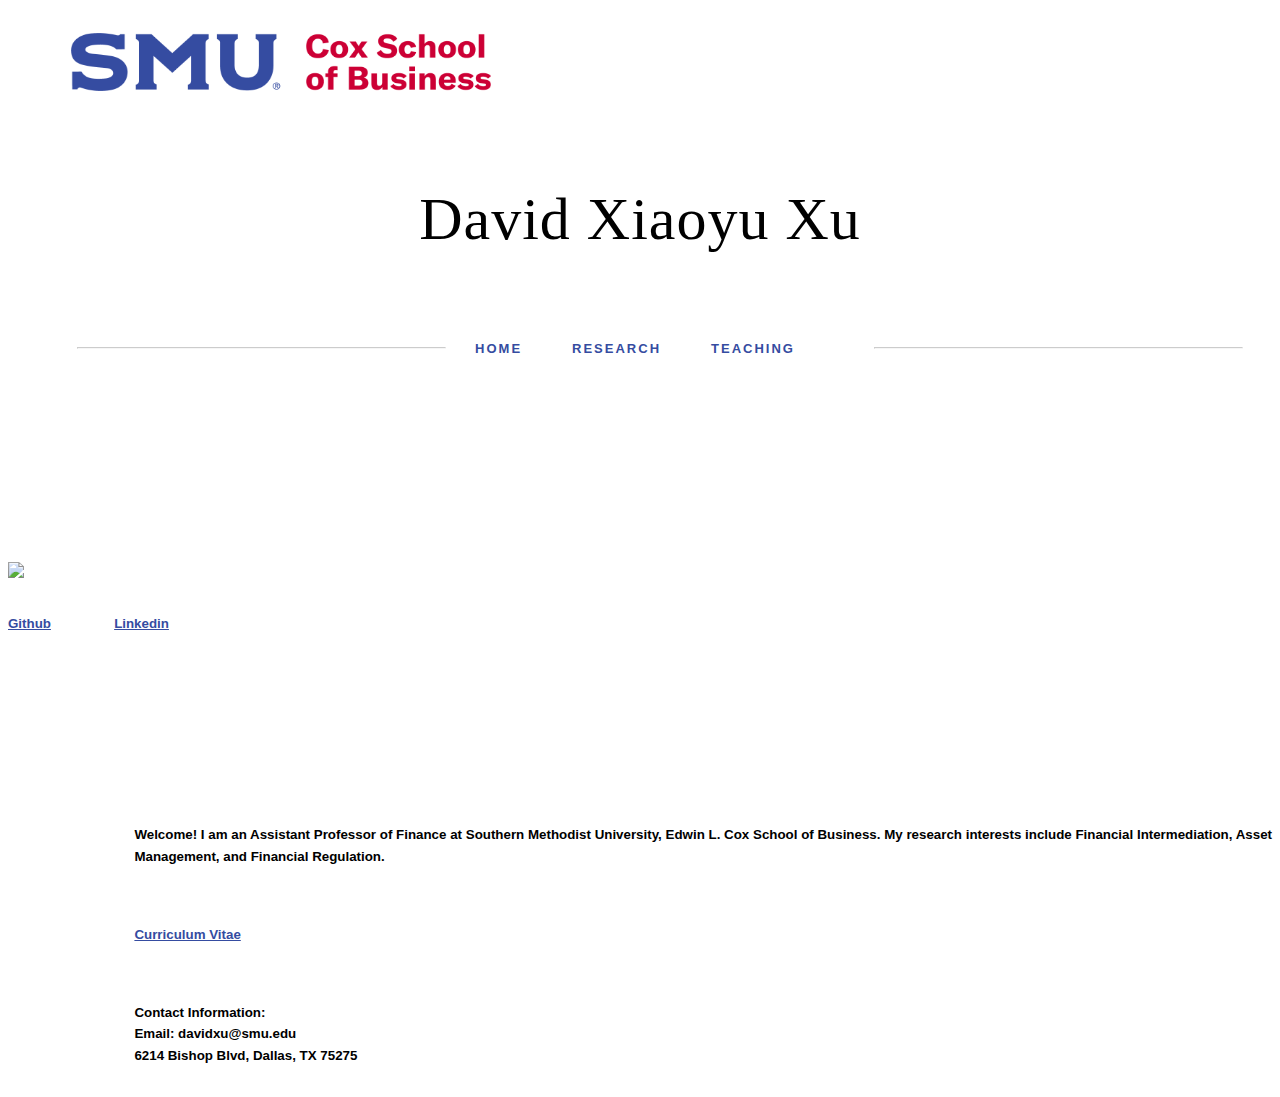
==== index.html @ 6c7a285a "SMU" ====
<!DOCTYPE html>
<html>
<title><img src="mustang.png"/>David Xiaoyu Xu's Personal Website</title>
<meta charset="UTF-8">
<meta name="viewport" content="width=device-width, initial-scale=1">
<link href="https://cdn.jsdelivr.net/npm/bootstrap@5.0.0-beta2/dist/css/bootstrap.min.css" rel="stylesheet" integrity="sha384-BmbxuPwQa2lc/FVzBcNJ7UAyJxM6wuqIj61tLrc4wSX0szH/Ev+nYRRuWlolflfl" crossorigin="anonymous">
<head>
      <!-- Global site tag (gtag.js) - Google Analytics -->
      <script async src="https://www.googletagmanager.com/gtag/js?id=G-6DPCWHVZQM"></script>
      <script>
        window.dataLayer = window.dataLayer || [];
        function gtag(){dataLayer.push(arguments);}
        gtag('js', new Date());

        gtag('config', 'G-6DPCWHVZQM');
      </script>
    <link rel="stylesheet" href="index.css">
    <link rel="stylesheet" href="https://cdnjs.cloudflare.com/ajax/libs/font-awesome/4.7.0/css/font-awesome.min.css">
</head>


<body>

  

<!-- Navbar (sit on top) -->
<div class="content">
  <div class ="fixtitle">
    <div class="title">
      <img class="cox" src="cox.png" width="420" height="58" />
      <h2>David Xiaoyu Xu</h2>
    </div>
<div>
<br>

<ul class="nav">
  <hr>
  <li><a href="index.html">Home</a></li>
  <li><a href="research.html">Research</a></li>
  <li><a href="teaching.html">Teaching</a></li>
  <hr>
</ul>
</div>

</div>

  <div class="mb-3">
    <!-- <div class="mb-3"></div> -->
    <div class="row g-0">
    <div class="col-md-2"> 
    </div>
    <div class="col-md-3">
        <img src="picture/headshot_new.png" width="100%" style="margin-top:15%;margin-right:5%"/> <br/>
        <a class="social" href="https://github.com/davidxiaoyuxu" style="color:#354CA1;margin-right:5%;float:left"><h6>Github</h6></a>
        <a class="social" href="https://www.linkedin.com/in/davidxiaoyuxu/" style="color:#354CA1;"><h6>Linkedin</h6></a>
     
    </div>

    <div class = "col-md-5">
      <div class="card-body">
        <h6 style="text-align: justify;">
          Welcome!
          I am an Assistant Professor of Finance at Southern Methodist University, Edwin L. Cox School of Business.
          My research interests include Financial 
          Intermediation, Asset Management, and Financial Regulation. 
        </h6>

        <h6 style="color:#354CA1; margin-top:5%;margin-left:0%">
          <a href="CV.pdf" style="color:#354CA1">Curriculum Vitae</a>
        </h6>
          
        <h6 style="color:black; margin-top:5%">
          Contact Information:
          <br/>
          Email: davidxu@smu.edu
          <br/>
          6214 Bishop Blvd, Dallas, TX 75275
          <br>
        </h6>
      </div>
    </div>
    <div class="col-md-2"> 
    </div>
  </div>
  </div>

</div>
</body>
</html>
---- index.css ----
/* .title{
    margin-top:-5%;
    
} */
.cox{
    margin-top:2%;
    margin-left:5%;
    margin-bottom:3%;
}
h2{
    /* margin-top:-1%; */
    text-align:center;
    /* color:#1E90FF; */
    /* margin-left:5%; */
    font-family: "garamond-premier-pro-display";
    font-style: normal;
    font-weight: 400;
    font-style: normal;
    font-size: 60px;
    line-height: 1.2em;
    letter-spacing: 1px;
}
.nav{
    display: flex;
    justify-content: center;
    text-align:center;
}
.nav li{
    display:inline;
}
.nav a{
    display:inline-block;
    text-decoration:none;
    font-size: 13px;
    font-style: normal;
    text-transform: uppercase;
    letter-spacing: 2px;
    padding-right:50px;
    color:#354CA1;
    font-family:'proxima-nova', sans-serif;
    font-weight:600;
}


 


.nav a:hover {
    color:#CC0035;
    font-weight: bold;
    font-size: 15px;

}
i{  margin-top:7%;
    color:#bf5700;
    opacity:50%;

}

hr{
    margin-top:10%;
    width:30%;
    color:#354CA1;
    margin:auto;
    opacity:50%;
}
h6{
    font-size:10pt;
    font-family: 'proxima-nova', sans-serif;
    line-height: 1.6;
}
p{  
    font-size:12pt;
    font-family: "Times New Roman", Times, serif;

}
.card-body {
    margin-top:15%;
    margin-left:10%;
}

.profile{
    /* border: 1px green solid; */
    margin-top:2%;
    margin-left: auto;
    margin-right: auto;
    width:860px;

}
.profileimage{
    /* border: 1px green solid; */
    float:left;
    width:340px;
}

/* .profiledes{
    /* border: 1px green solid; */
    /* float:left;
    width:520px;
} */ 


.social{
    font-family: 'Times New Roman', Times, serif;
}
/* .navbar{
    visibility: hidden;
}
.profile{
    visibility: hidden;
} */


input {
    width: 100%;
    padding: 12px;
    border: 1px solid #ccc;
    border-radius: 4px;
    box-sizing: border-box;
    margin-top: 6px;
    margin-bottom: 16px;
  }
  
  /* Style the submit button */
  input[type=submit] {
    background-color: #4CAF50;
    color: white;
  }
  
  /* Style the container for inputs */
  #container {
    background-color: #f1f1f1;
    padding: 20px;
    width:80%;
    margin:10%;
  }
  @media only screen and (max-width: 1300px) {
    .profileimage{
        /* margin-top:5%; */
        margin-left:50%;
        margin-bottom:2%;
        float:none;
        width: 20%;
        display:block;
    }
    .profiledes{
        float:none;
        /* margin-top:5%; */
        /* visibility:hidden; */
        margin-left:22%;
        width: 50%;
        display:block;
        /* padding-left:4%; */
    }
  }
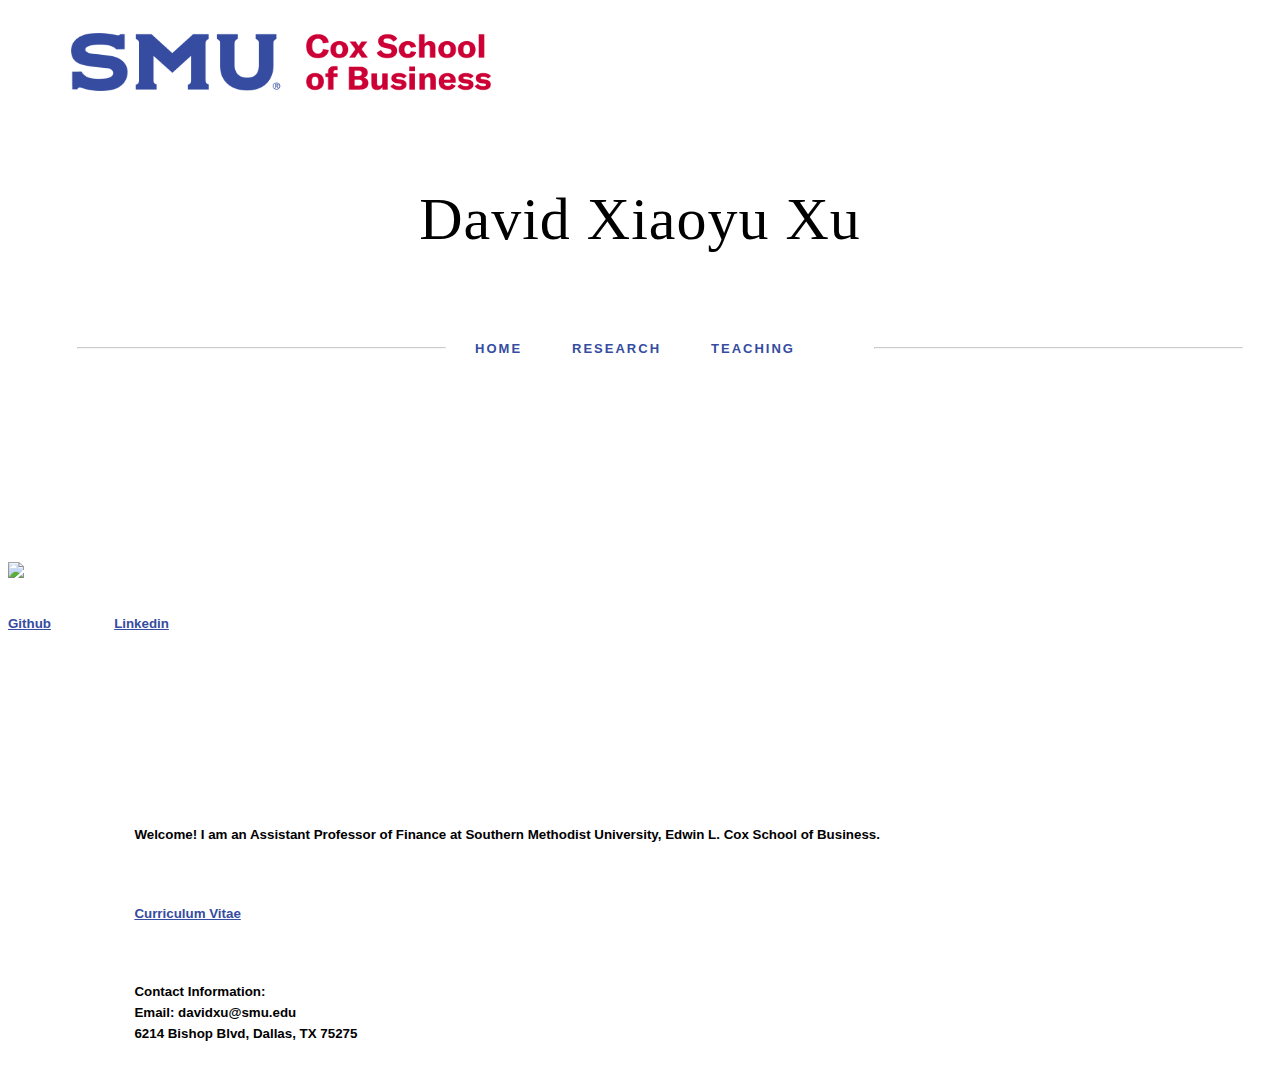
==== commit fdb62ad1: "Update index.html" ====
--- a/index.html
+++ b/index.html
@@ -1,6 +1,6 @@
 <!DOCTYPE html>
 <html>
-<title><img src="mustang.png"/>David Xiaoyu Xu's Personal Website</title>
+<title><img src="picture/mustang.png"/>David Xiaoyu Xu's Personal Website</title>
 <meta charset="UTF-8">
 <meta name="viewport" content="width=device-width, initial-scale=1">
 <link href="https://cdn.jsdelivr.net/npm/bootstrap@5.0.0-beta2/dist/css/bootstrap.min.css" rel="stylesheet" integrity="sha384-BmbxuPwQa2lc/FVzBcNJ7UAyJxM6wuqIj61tLrc4wSX0szH/Ev+nYRRuWlolflfl" crossorigin="anonymous">
@@ -61,8 +61,7 @@
         <h6 style="text-align: justify;">
           Welcome!
           I am an Assistant Professor of Finance at Southern Methodist University, Edwin L. Cox School of Business.
-          My research interests include Financial 
-          Intermediation, Asset Management, and Financial Regulation. 
+          <!-- My research interests include Financial Intermediation, Asset Management, and Financial Regulation.  -->
         </h6>
 
         <h6 style="color:#354CA1; margin-top:5%;margin-left:0%">
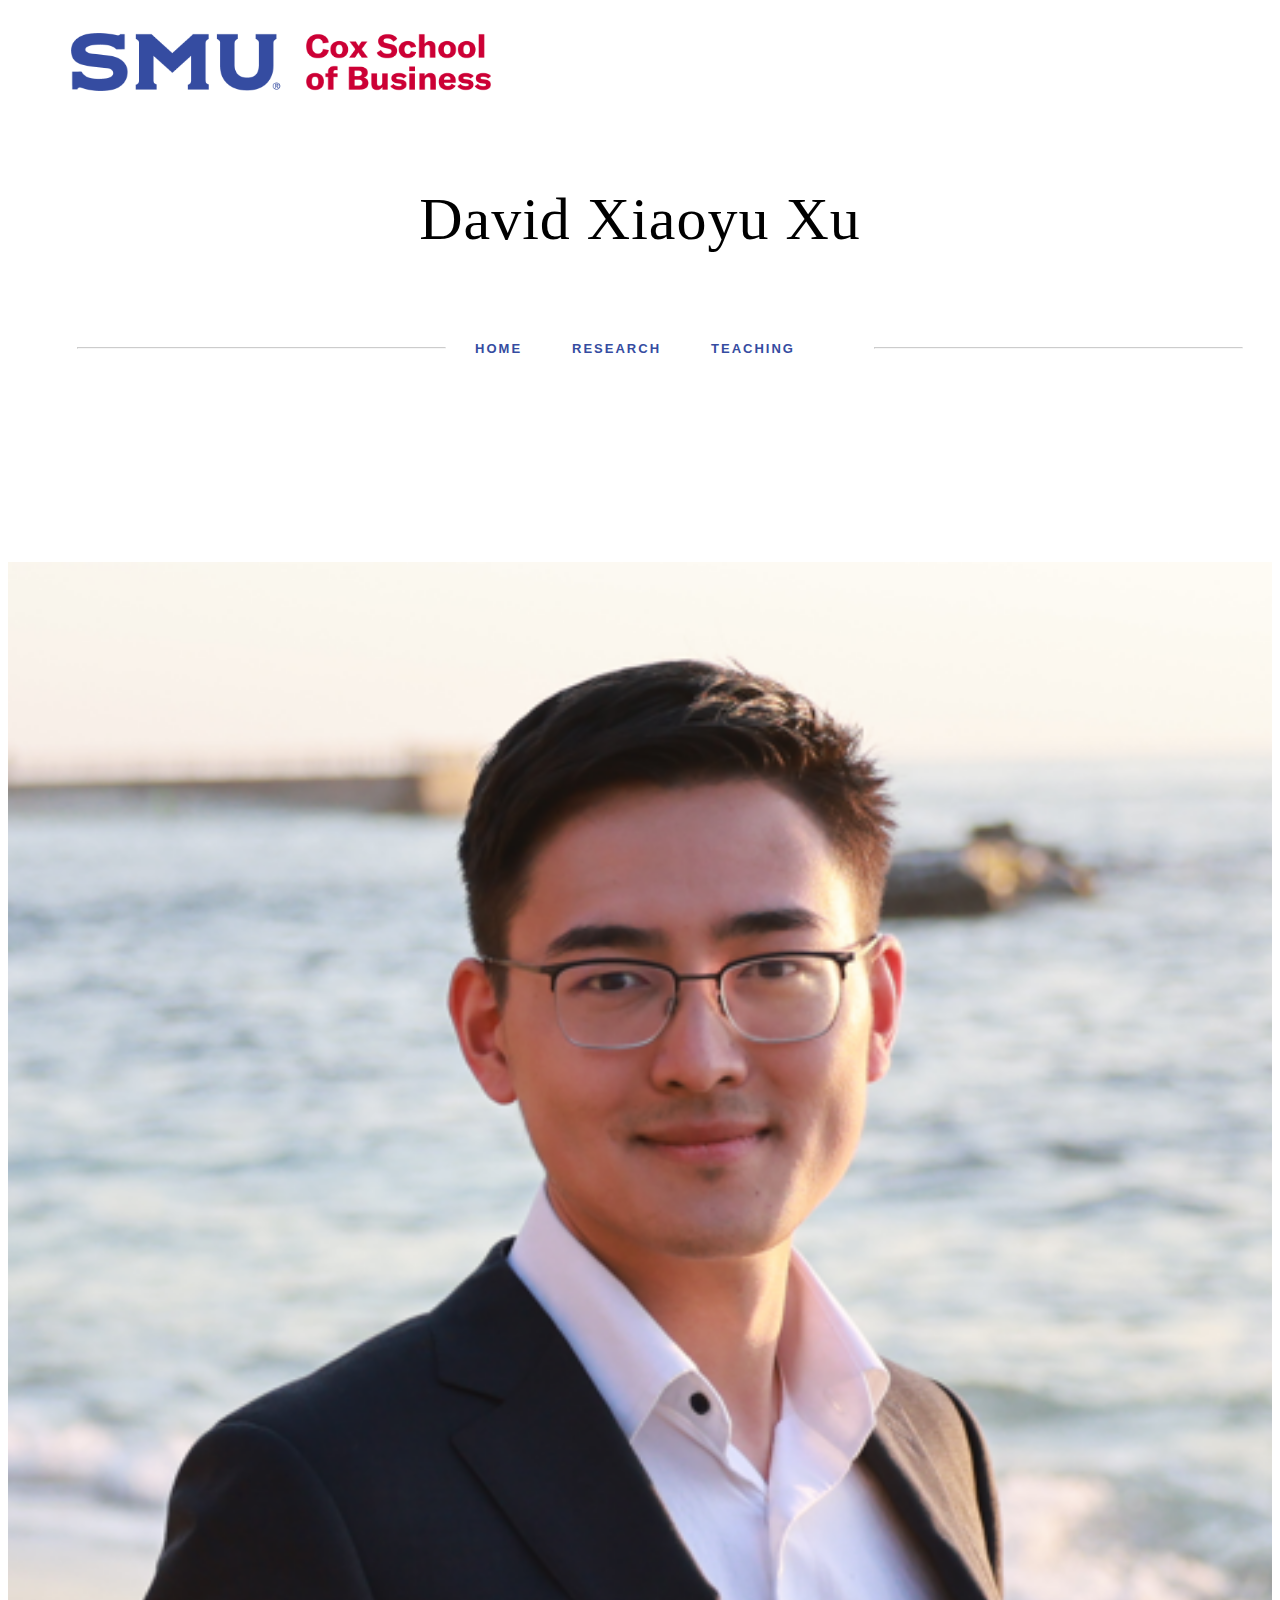
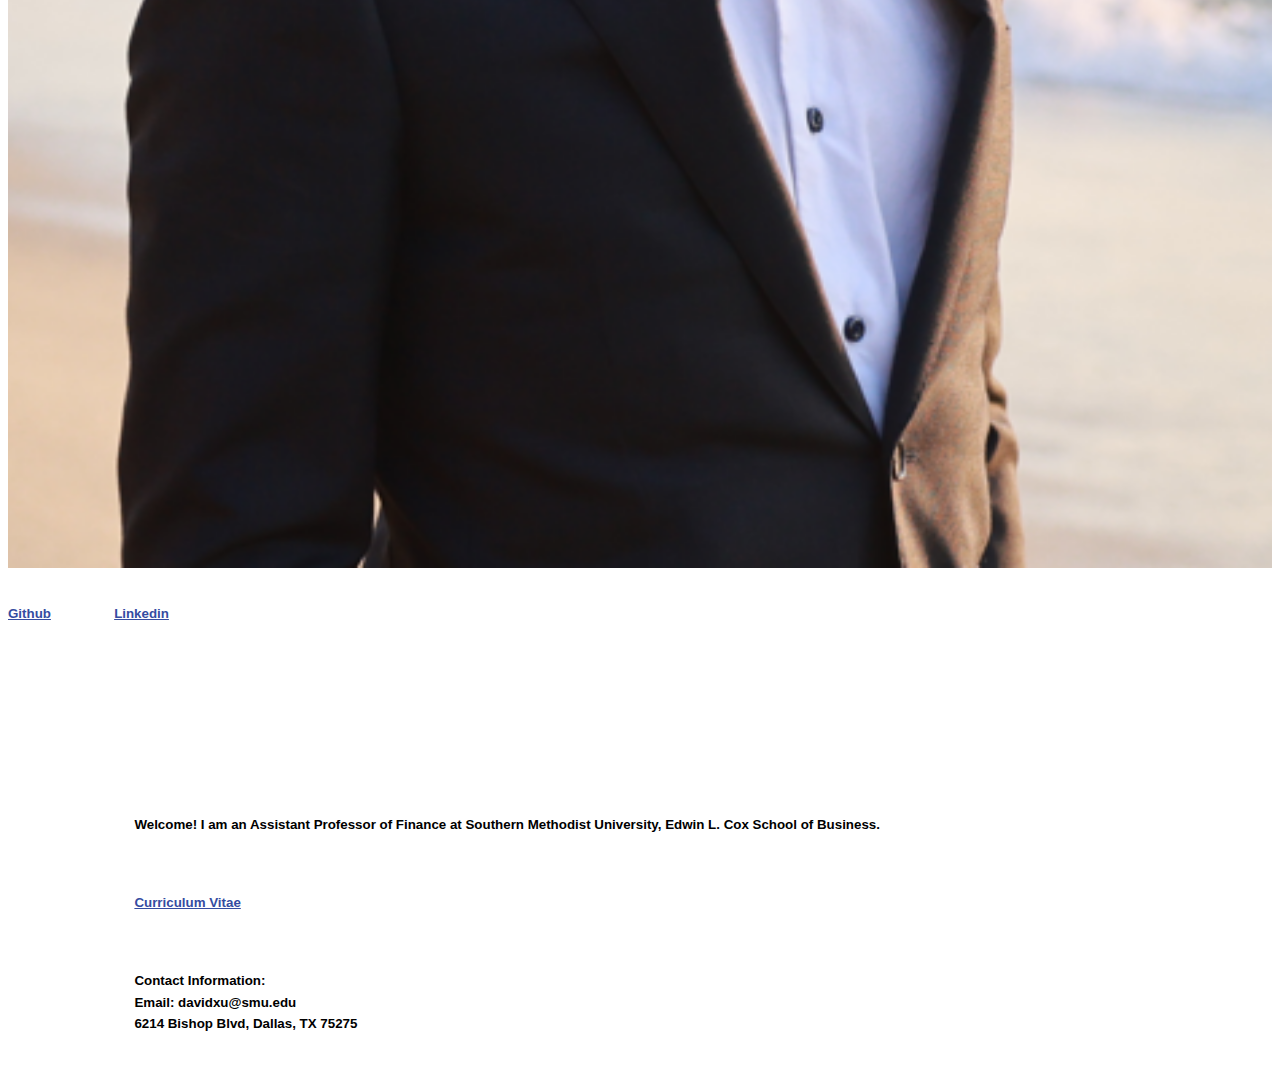
==== commit b7af973b: "Update index.html" ====
--- a/index.html
+++ b/index.html
@@ -50,7 +50,7 @@
     <div class="col-md-2"> 
     </div>
     <div class="col-md-3">
-        <img src="picture/headshot_new.png" width="100%" style="margin-top:15%;margin-right:5%"/> <br/>
+        <img src="picture/headshot_new.PNG" width="100%" style="margin-top:15%;margin-right:5%"/> <br/>
         <a class="social" href="https://github.com/davidxiaoyuxu" style="color:#354CA1;margin-right:5%;float:left"><h6>Github</h6></a>
         <a class="social" href="https://www.linkedin.com/in/davidxiaoyuxu/" style="color:#354CA1;"><h6>Linkedin</h6></a>
      
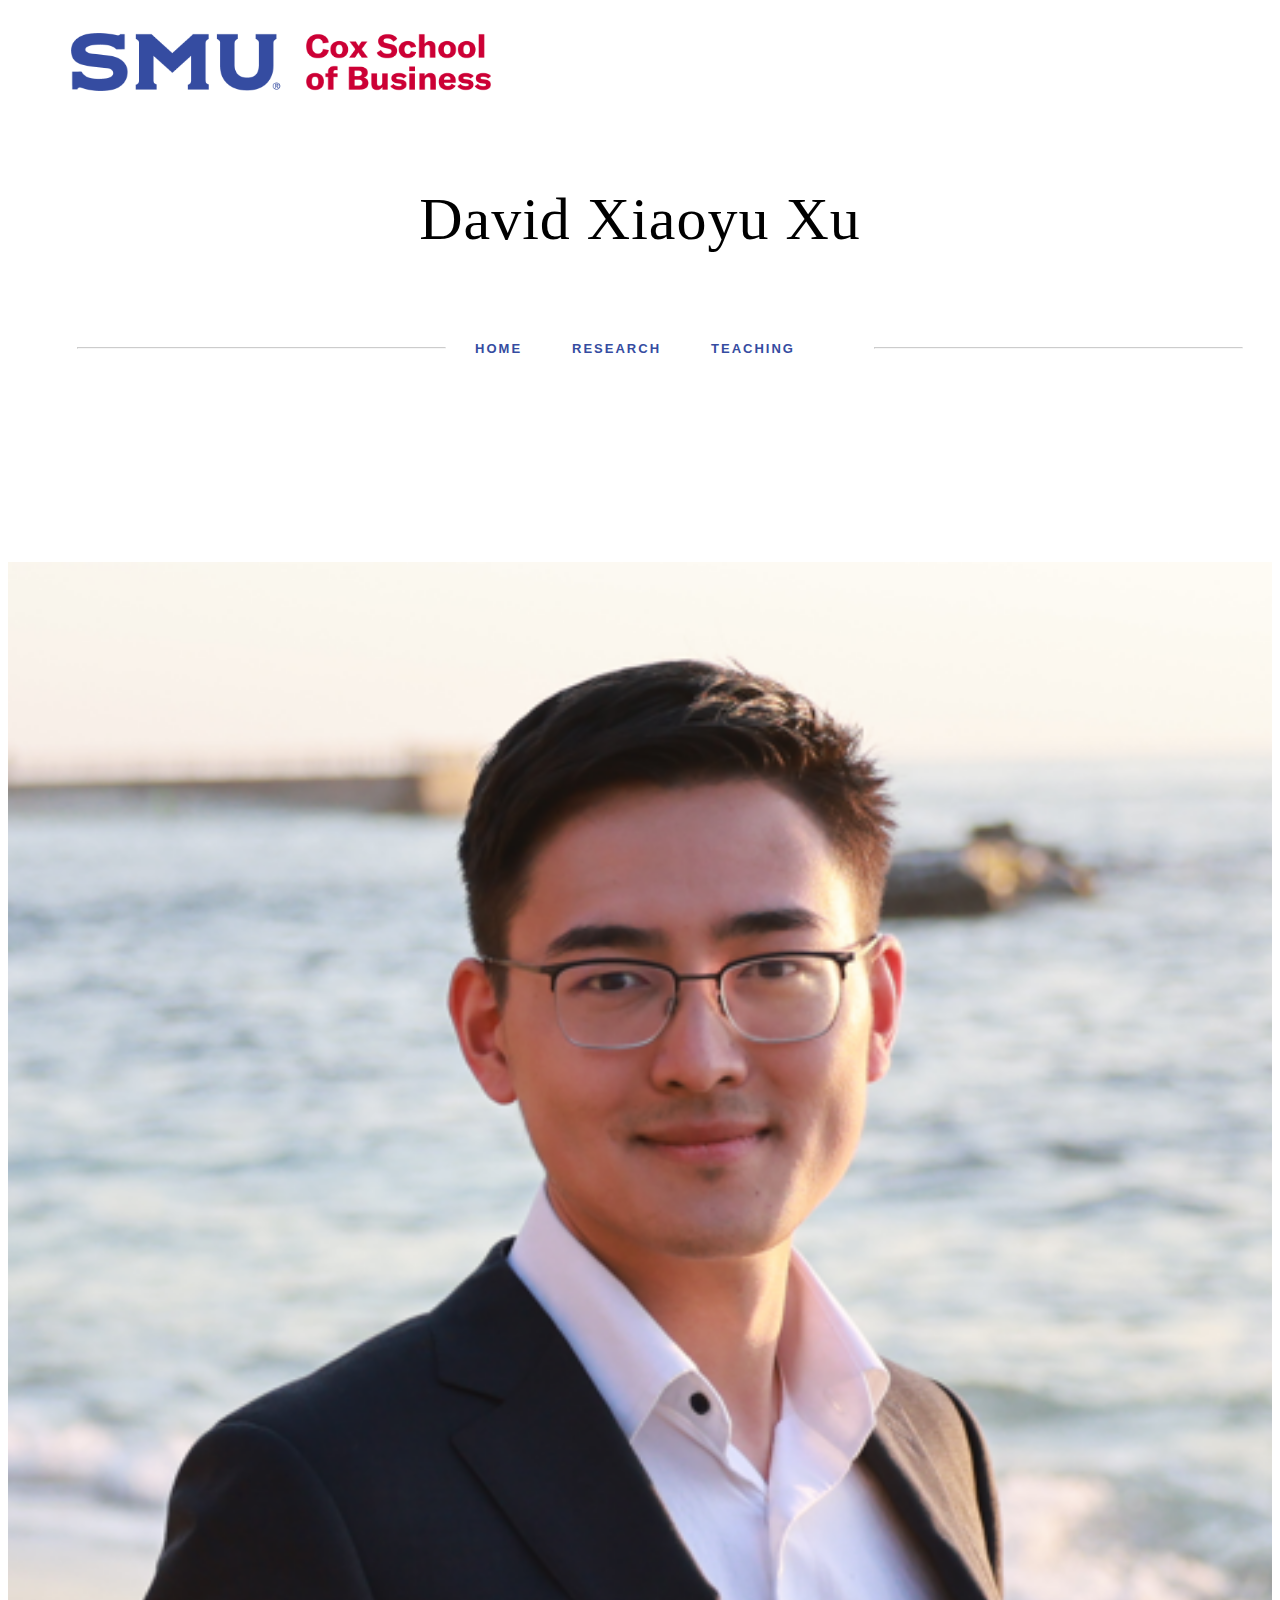
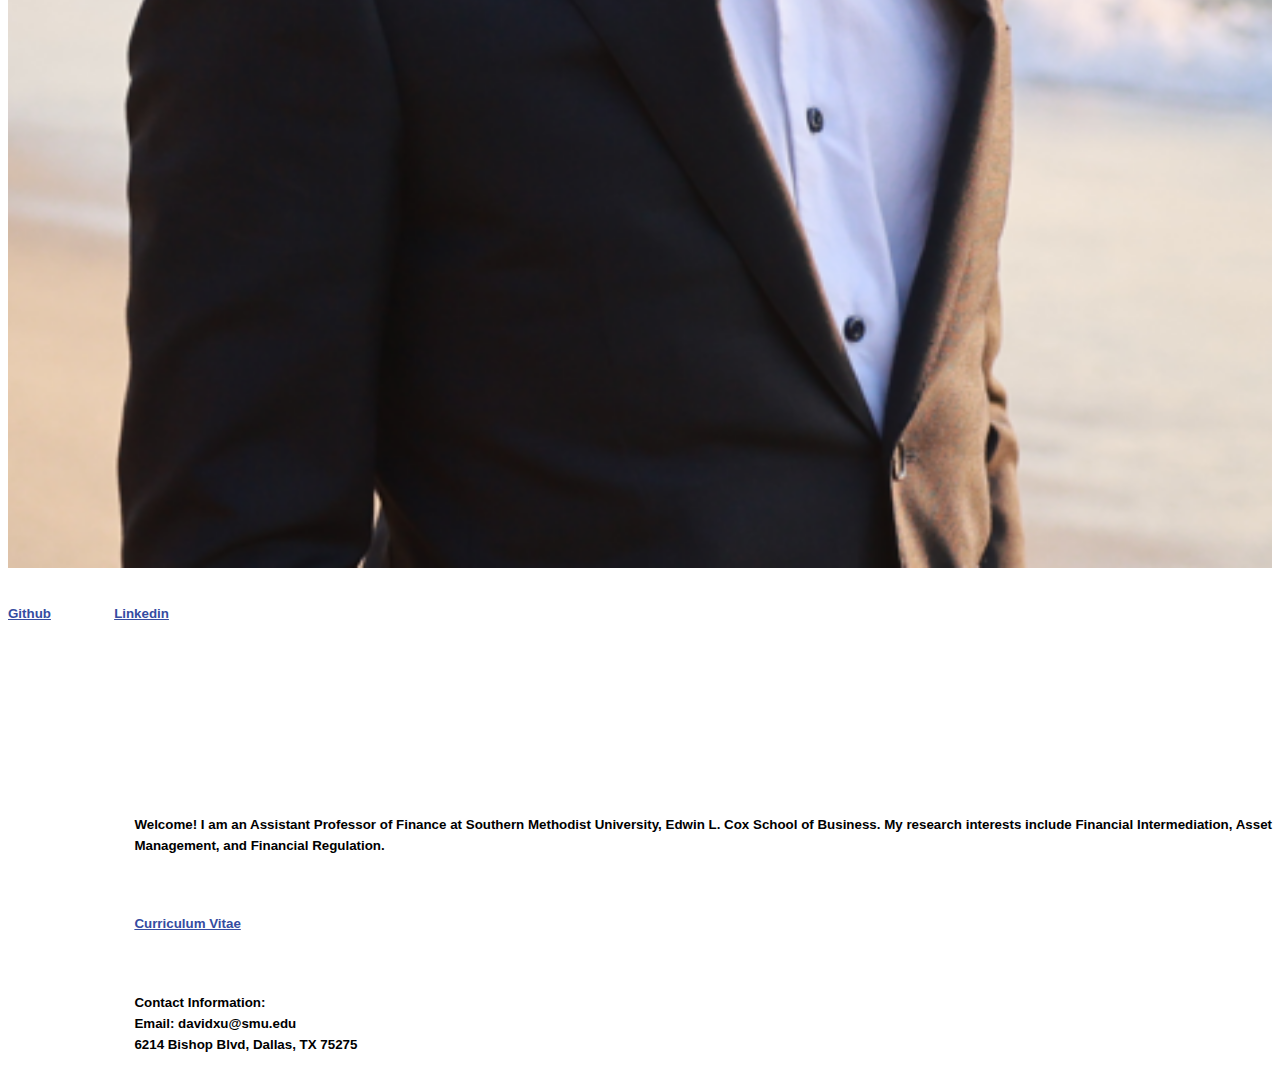
==== commit a46689c3: "a" ====
--- a/index.html
+++ b/index.html
@@ -1,10 +1,11 @@
 <!DOCTYPE html>
 <html>
-<title><img src="picture/mustang.png"/>David Xiaoyu Xu's Personal Website</title>
+<head>
+<title>David Xiaoyu Xu's Personal Website</title>
+<link rel="icon" href="picture/mustang_square.jpg" type="img/jpg">
 <meta charset="UTF-8">
 <meta name="viewport" content="width=device-width, initial-scale=1">
 <link href="https://cdn.jsdelivr.net/npm/bootstrap@5.0.0-beta2/dist/css/bootstrap.min.css" rel="stylesheet" integrity="sha384-BmbxuPwQa2lc/FVzBcNJ7UAyJxM6wuqIj61tLrc4wSX0szH/Ev+nYRRuWlolflfl" crossorigin="anonymous">
-<head>
       <!-- Global site tag (gtag.js) - Google Analytics -->
       <script async src="https://www.googletagmanager.com/gtag/js?id=G-6DPCWHVZQM"></script>
       <script>
@@ -61,7 +62,7 @@
         <h6 style="text-align: justify;">
           Welcome!
           I am an Assistant Professor of Finance at Southern Methodist University, Edwin L. Cox School of Business.
-          <!-- My research interests include Financial Intermediation, Asset Management, and Financial Regulation.  -->
+          My research interests include Financial Intermediation, Asset Management, and Financial Regulation. 
         </h6>
 
         <h6 style="color:#354CA1; margin-top:5%;margin-left:0%">
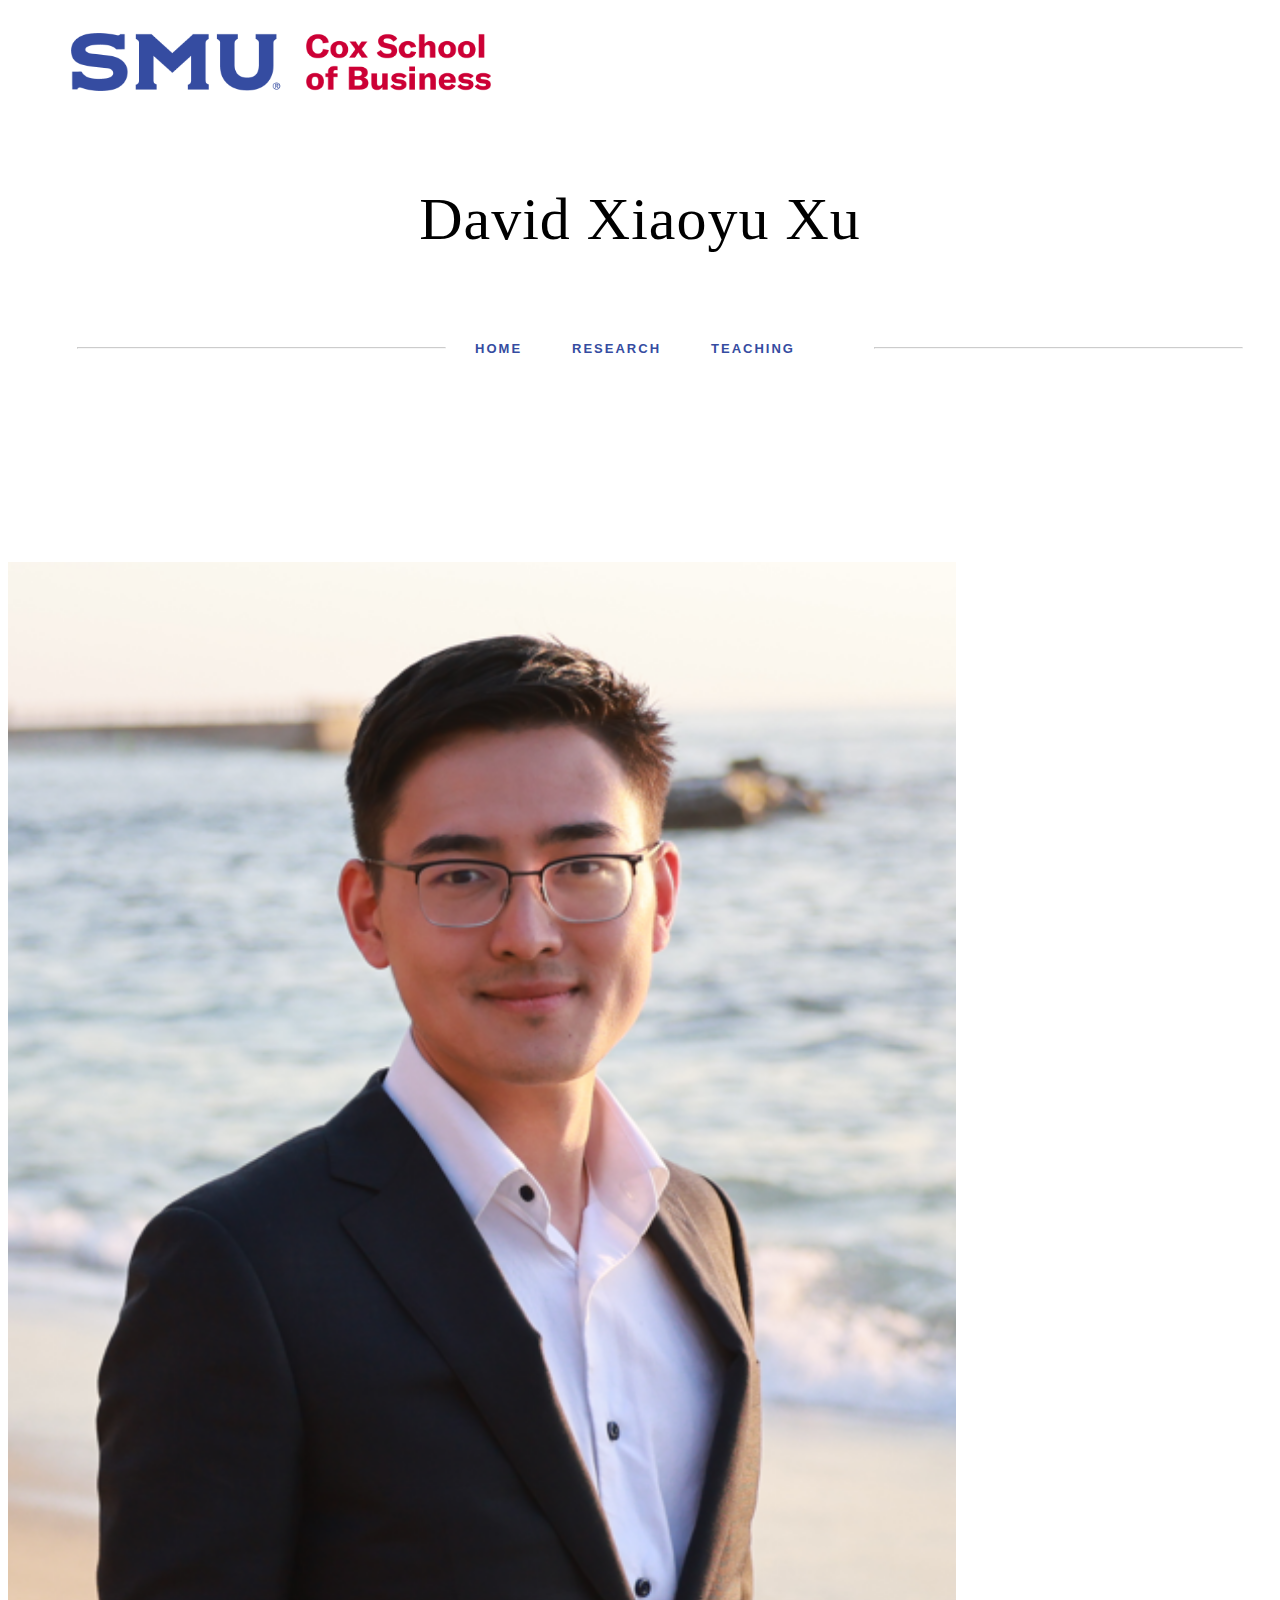
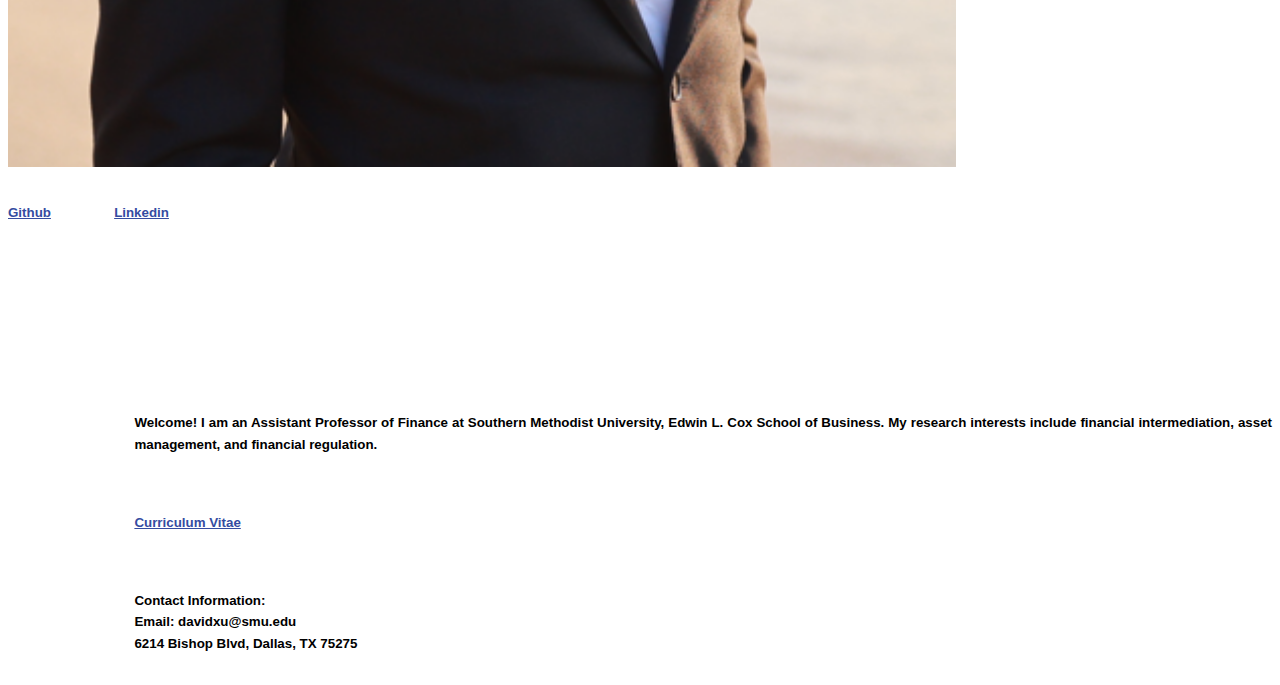
==== commit 6fd642d5: "Update index.html" ====
--- a/index.html
+++ b/index.html
@@ -51,7 +51,7 @@
     <div class="col-md-2"> 
     </div>
     <div class="col-md-3">
-        <img src="picture/headshot_new.PNG" width="100%" style="margin-top:15%;margin-right:5%"/> <br/>
+        <img src="picture/headshot_new.PNG" width="75%" style="margin-top:15%;margin-right:5%"/> <br/>
         <a class="social" href="https://github.com/davidxiaoyuxu" style="color:#354CA1;margin-right:5%;float:left"><h6>Github</h6></a>
         <a class="social" href="https://www.linkedin.com/in/davidxiaoyuxu/" style="color:#354CA1;"><h6>Linkedin</h6></a>
      
@@ -62,7 +62,7 @@
         <h6 style="text-align: justify;">
           Welcome!
           I am an Assistant Professor of Finance at Southern Methodist University, Edwin L. Cox School of Business.
-          My research interests include Financial Intermediation, Asset Management, and Financial Regulation. 
+          My research interests include financial intermediation, asset management, and financial regulation. 
         </h6>
 
         <h6 style="color:#354CA1; margin-top:5%;margin-left:0%">
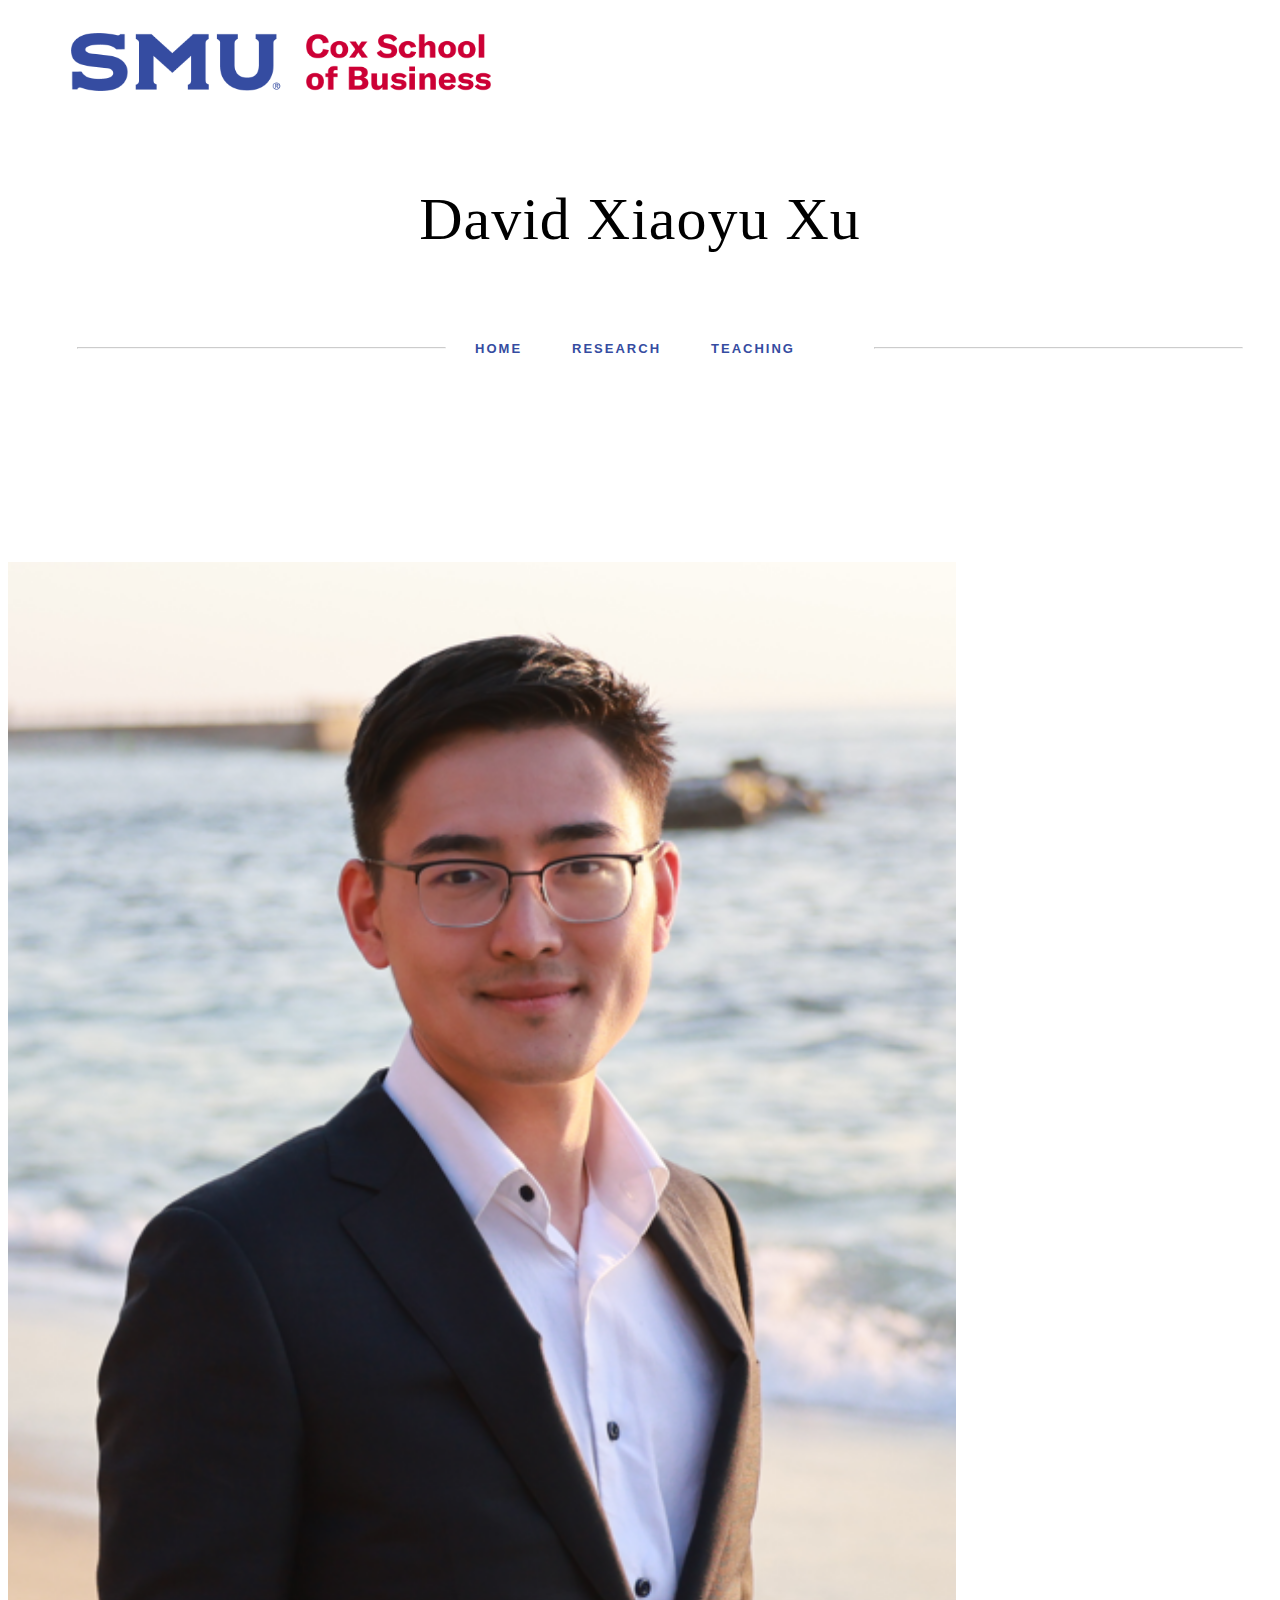
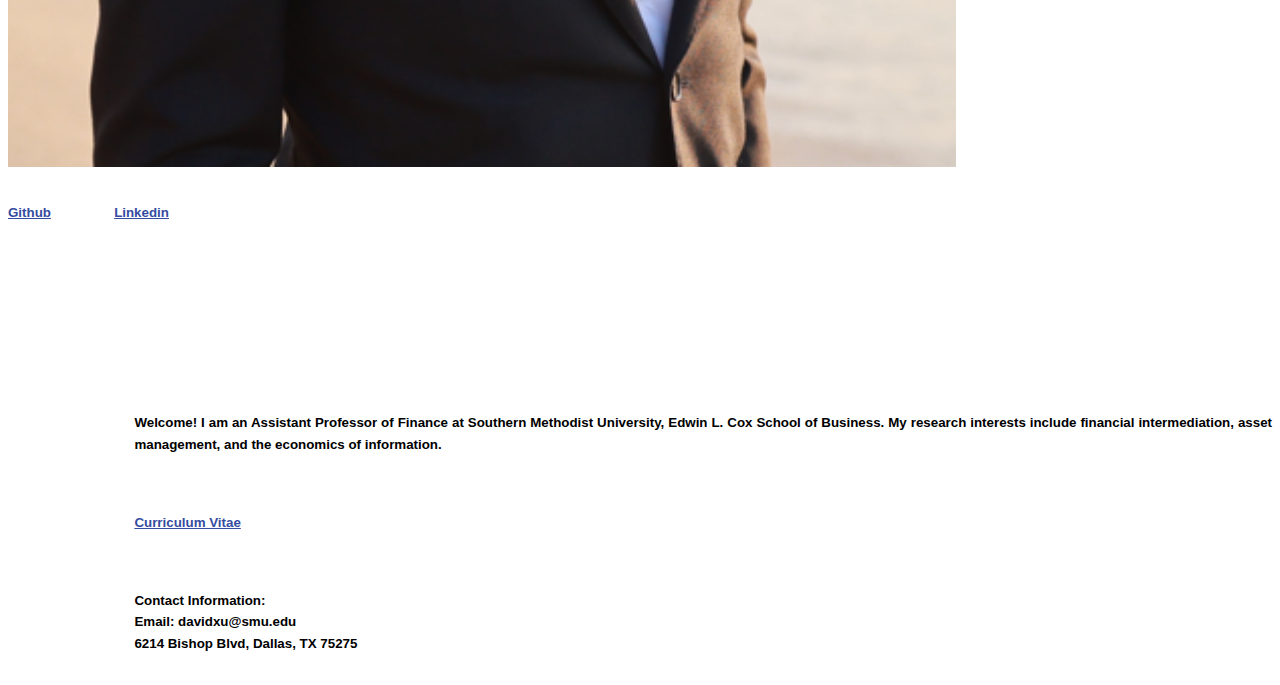
==== commit 131e896a: "Update website" ====
--- a/index.html
+++ b/index.html
@@ -62,7 +62,7 @@
         <h6 style="text-align: justify;">
           Welcome!
           I am an Assistant Professor of Finance at Southern Methodist University, Edwin L. Cox School of Business.
-          My research interests include financial intermediation, asset management, and financial regulation. 
+          My research interests include financial intermediation, asset management, and the economics of information. 
         </h6>
 
         <h6 style="color:#354CA1; margin-top:5%;margin-left:0%">
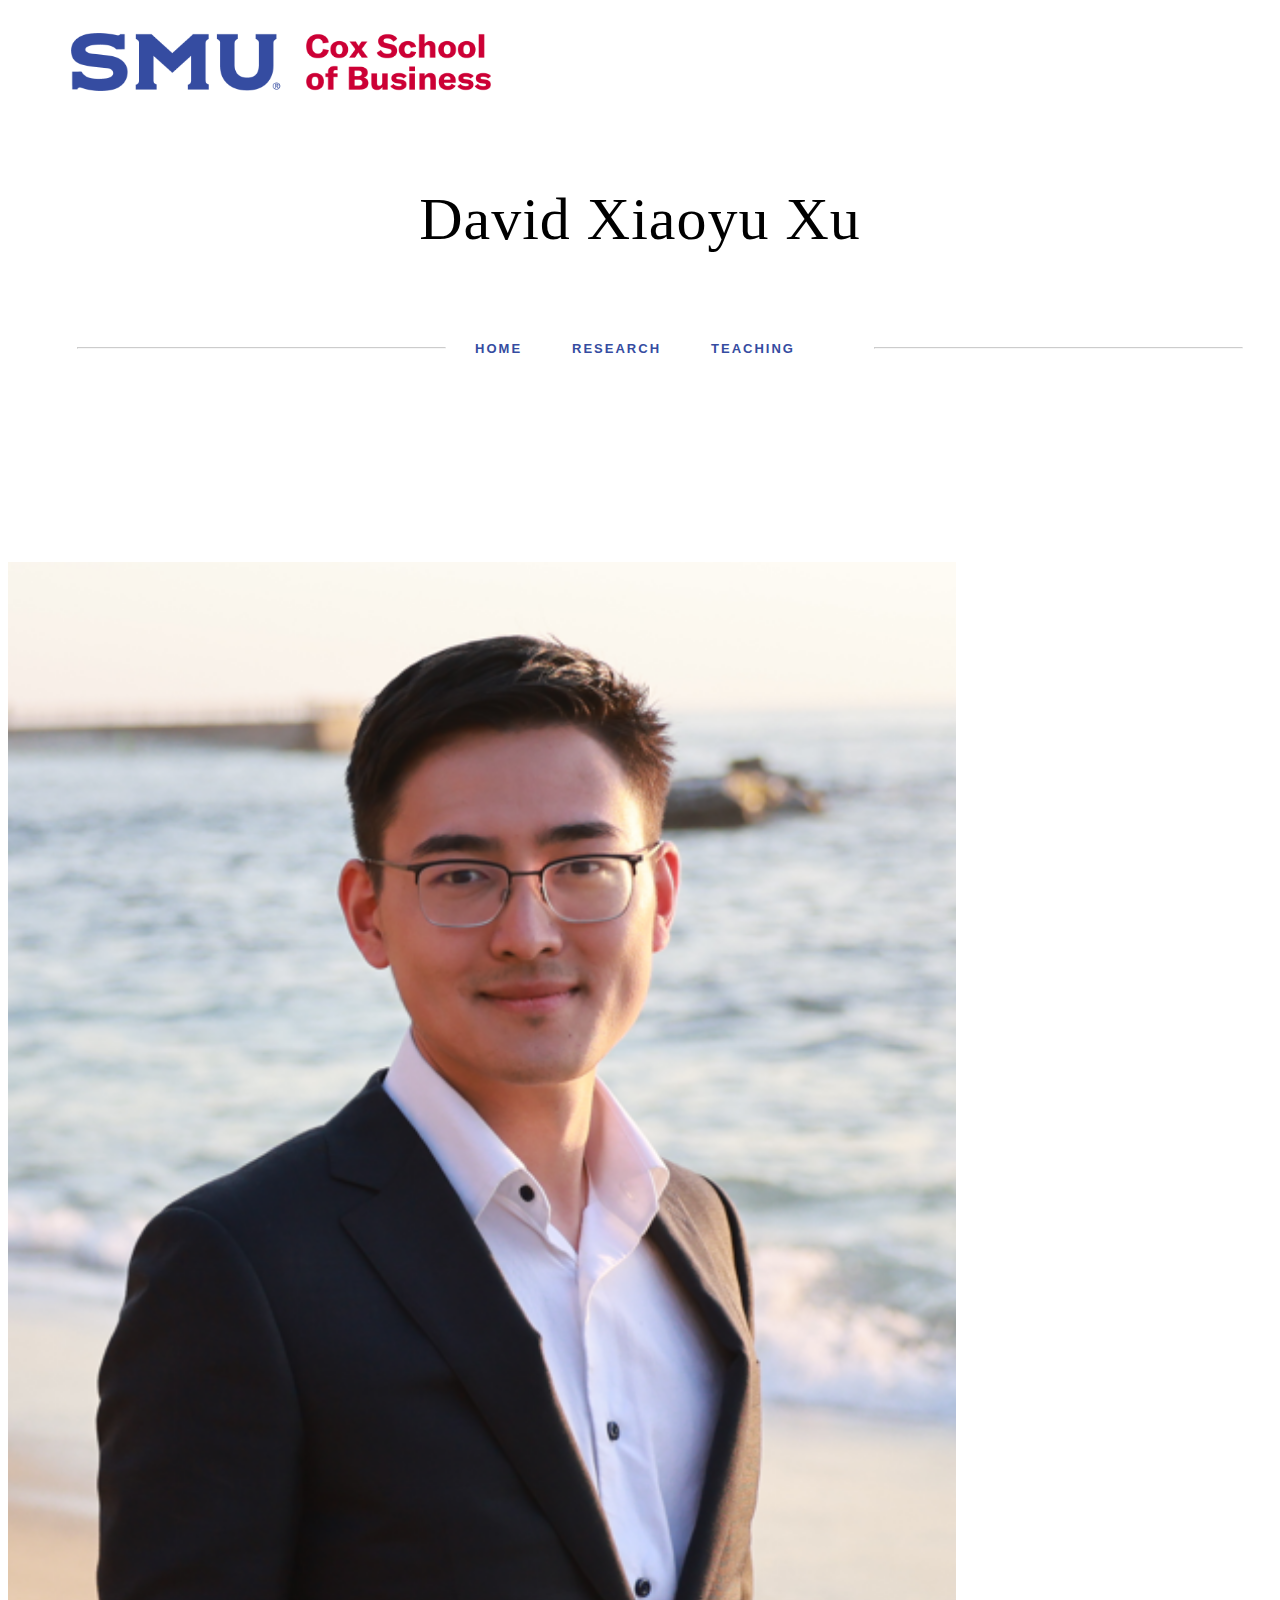
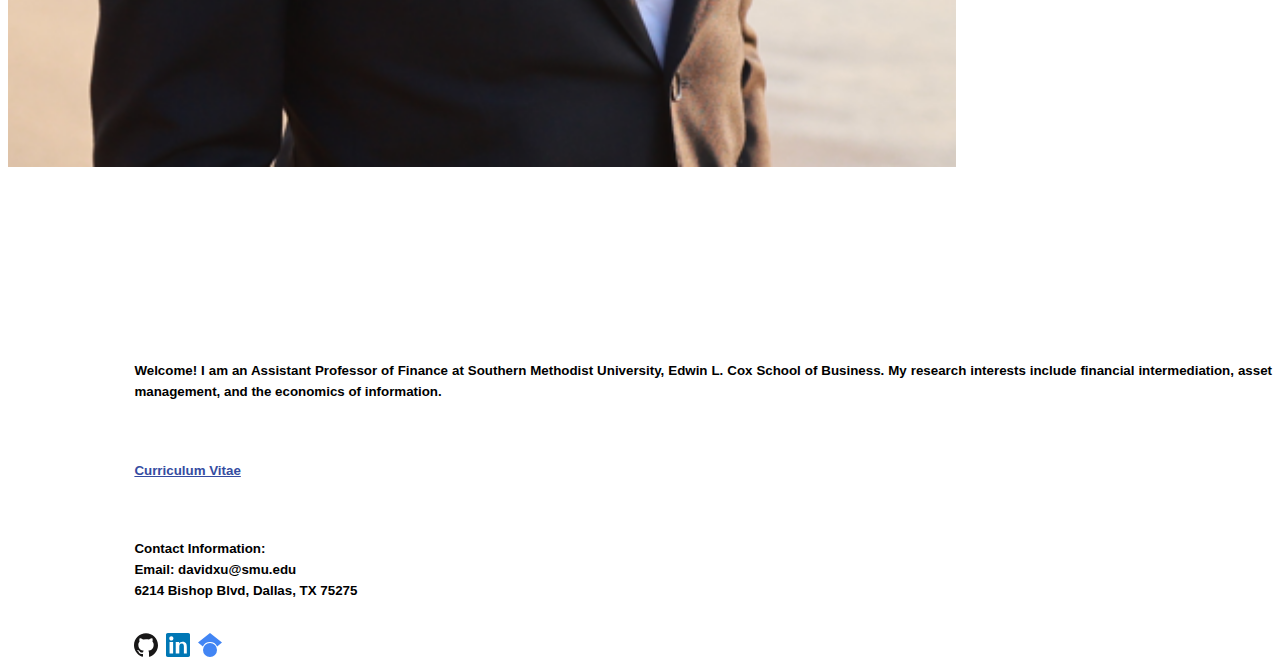
==== commit 00818d82: "a" ====
--- a/index.html
+++ b/index.html
@@ -1,89 +1,98 @@
 <!DOCTYPE html>
 <html>
 <head>
-<title>David Xiaoyu Xu's Personal Website</title>
-<link rel="icon" href="picture/mustang_square.jpg" type="img/jpg">
-<meta charset="UTF-8">
-<meta name="viewport" content="width=device-width, initial-scale=1">
-<link href="https://cdn.jsdelivr.net/npm/bootstrap@5.0.0-beta2/dist/css/bootstrap.min.css" rel="stylesheet" integrity="sha384-BmbxuPwQa2lc/FVzBcNJ7UAyJxM6wuqIj61tLrc4wSX0szH/Ev+nYRRuWlolflfl" crossorigin="anonymous">
-      <!-- Global site tag (gtag.js) - Google Analytics -->
-      <script async src="https://www.googletagmanager.com/gtag/js?id=G-6DPCWHVZQM"></script>
-      <script>
+    <title>David Xiaoyu Xu's Personal Website</title>
+    <link rel="icon" href="picture/mustang_square.jpg" type="image/jpg">
+    <meta charset="UTF-8">
+    <meta name="viewport" content="width=device-width, initial-scale=1">
+    <link href="https://cdn.jsdelivr.net/npm/bootstrap@5.0.0-beta2/dist/css/bootstrap.min.css" rel="stylesheet" integrity="sha384-BmbxuPwQa2lc/FVzBcNJ7UAyJxM6wuqIj61tLrc4wSX0szH/Ev+nYRRuWlolflfl" crossorigin="anonymous">
+    <!-- Global site tag (gtag.js) - Google Analytics -->
+    <script async src="https://www.googletagmanager.com/gtag/js?id=G-6DPCWHVZQM"></script>
+    <script>
         window.dataLayer = window.dataLayer || [];
         function gtag(){dataLayer.push(arguments);}
         gtag('js', new Date());
-
         gtag('config', 'G-6DPCWHVZQM');
-      </script>
+    </script>
     <link rel="stylesheet" href="index.css">
     <link rel="stylesheet" href="https://cdnjs.cloudflare.com/ajax/libs/font-awesome/4.7.0/css/font-awesome.min.css">
+    <link href="https://fonts.googleapis.com/css2?family=Exo+2:wght@400;700&family=Titillium+Web:wght@300;700&display=swap" rel="stylesheet">
+    <link rel="stylesheet" href="https://cdnjs.cloudflare.com/ajax/libs/font-awesome/6.4.2/css/all.min.css">
+
 </head>
+<body>
+    <!-- Navbar (sit on top) -->
+    <div class="content">
+        <div class="fixtitle">
+            <div class="title">
+                <img class="cox" src="cox.png" width="420" height="58" />
+                <h2>David Xiaoyu Xu</h2>
+            </div>
+            <br>
+            <ul class="nav">
+                <hr>
+                <li><a href="index.html">Home</a></li>
+                <li><a href="research.html">Research</a></li>
+                <li><a href="teaching.html">Teaching</a></li>
+                <hr>
+            </ul>
+        </div>
+        <div class="mb-3">
+            <div class="row g-0">
+                <div class="col-md-2"></div>
+                <div class="col-md-3">
+                    <img src="picture/headshot_new.PNG" width="75%" style="margin-top:15%;margin-right:5%"/> <br/>
+                    
+                </div>
+                <div class="col-md-5">
+                    <div class="card-body">
+                        <h6 style="text-align: justify;">
+                            Welcome! I am an Assistant Professor of Finance at Southern Methodist University, Edwin L. Cox School of Business. My research interests include financial intermediation, asset management, and the economics of information.
+                            <!-- <span class="ai-clean">Explore my work to learn more.</span> -->
+                            <!-- <span class="ai-style ai-glow">Welcome to the AI Era</span> -->
 
-
-<body>
-
-  
-
-<!-- Navbar (sit on top) -->
-<div class="content">
-  <div class ="fixtitle">
-    <div class="title">
-      <img class="cox" src="cox.png" width="420" height="58" />
-      <h2>David Xiaoyu Xu</h2>
+                        </h6>
+                        <h6 style="color:#354CA1; margin-top:5%;margin-left:0%">
+                            <a href="CV.pdf" style="color:#354CA1">Curriculum Vitae</a>
+                        </h6>
+                        <h6 style="color:black; margin-top:5%">
+                            Contact Information:
+                            <br/>
+                            Email: davidxu@smu.edu
+                            <br/>
+                            6214 Bishop Blvd, Dallas, TX 75275
+                            <br>
+                        </h6>
+                        
+                        <!-- Social Icons (Now Below Contact Info) -->
+                        <div class="social-icons">
+                            <!-- GitHub -->
+                            <a href="https://github.com/davidxiaoyuxu" aria-label="GitHub">
+                                <svg width="24" height="24" viewBox="0 0 24 24" xmlns="http://www.w3.org/2000/svg">
+                                    <path fill="#181717" d="M12 .297C5.373.297 0 5.67 0 12.297c0 5.3 3.438 9.8 8.207 11.385.6.112.793-.262.793-.583v-2.165c-3.338.724-4.033-1.416-4.033-1.416-.546-1.386-1.333-1.756-1.333-1.756-1.091-.746.083-.73.083-.73 1.205.085 1.838 1.237 1.838 1.237 1.07 1.834 2.81 1.305 3.495.998.108-.775.42-1.305.764-1.605-2.665-.3-5.466-1.33-5.466-5.93 0-1.31.47-2.382 1.237-3.22-.125-.303-.54-1.524.117-3.176 0 0 1.008-.322 3.302 1.23a11.44 11.44 0 013.006-.405c1.02.005 2.045.14 3.006.405 2.294-1.552 3.302-1.23 3.302-1.23.657 1.652.242 2.873.117 3.176.77.838 1.237 1.91 1.237 3.22 0 4.61-2.807 5.625-5.479 5.92.43.372.823 1.104.823 2.226v3.293c0 .323.19.698.8.58C20.565 22.09 24 17.597 24 12.297 24 5.67 18.627.297 12 .297"/>
+                                </svg>
+                            </a>
+                        
+                            <!-- LinkedIn -->
+                            <a href="https://www.linkedin.com/in/davidxiaoyuxu/" aria-label="LinkedIn">
+                                <svg width="24" height="24" viewBox="0 0 24 24" xmlns="http://www.w3.org/2000/svg">
+                                    <path fill="#0077B5" d="M22.225 0H1.77C.79 0 0 .774 0 1.723v20.554C0 23.226.79 24 1.77 24h20.455c.98 0 1.77-.774 1.77-1.723V1.723C24 .774 23.205 0 22.225 0zM7.125 20.452H3.56V9h3.565v11.452zM5.34 7.453c-1.145 0-2.073-.93-2.073-2.073 0-1.144.928-2.072 2.073-2.072s2.073.928 2.073 2.072c0 1.143-.928 2.073-2.073 2.073zm15.113 13H17.89V14.07c0-1.53-.03-3.5-2.13-3.5-2.132 0-2.46 1.668-2.46 3.39v6.493h-3.565V9h3.425v1.56h.048c.476-.9 1.63-1.846 3.35-1.846 3.582 0 4.242 2.36 4.242 5.44v6.298z"/>
+                                </svg>
+                            </a>
+                        
+                            <!-- Google Scholar -->
+                            <a href="https://scholar.google.com/citations?user=P2wgMX8AAAAJ&hl=en&oi=ao" aria-label="Google Scholar">
+                                <svg width="24" height="24" viewBox="0 0 24 24" xmlns="http://www.w3.org/2000/svg">
+                                    <path fill="#4285F4" d="M12 24a7 7 0 1 1 0-14 7 7 0 0 1 0 14zm0-24L0 9.5l4.838 3.94A8 8 0 0 1 12 9a8 8 0 0 1 7.162 4.44L24 9.5z"/>
+                                </svg>
+                            </a>
+                        </div>                        
+                        
+                    </div>
+                </div>
+                <div class="col-md-2"></div>
+            </div>
+        </div>
     </div>
-<div>
-<br>
-
-<ul class="nav">
-  <hr>
-  <li><a href="index.html">Home</a></li>
-  <li><a href="research.html">Research</a></li>
-  <li><a href="teaching.html">Teaching</a></li>
-  <hr>
-</ul>
-</div>
-
-</div>
-
-  <div class="mb-3">
-    <!-- <div class="mb-3"></div> -->
-    <div class="row g-0">
-    <div class="col-md-2"> 
-    </div>
-    <div class="col-md-3">
-        <img src="picture/headshot_new.PNG" width="75%" style="margin-top:15%;margin-right:5%"/> <br/>
-        <a class="social" href="https://github.com/davidxiaoyuxu" style="color:#354CA1;margin-right:5%;float:left"><h6>Github</h6></a>
-        <a class="social" href="https://www.linkedin.com/in/davidxiaoyuxu/" style="color:#354CA1;"><h6>Linkedin</h6></a>
-     
-    </div>
-
-    <div class = "col-md-5">
-      <div class="card-body">
-        <h6 style="text-align: justify;">
-          Welcome!
-          I am an Assistant Professor of Finance at Southern Methodist University, Edwin L. Cox School of Business.
-          My research interests include financial intermediation, asset management, and the economics of information. 
-        </h6>
-
-        <h6 style="color:#354CA1; margin-top:5%;margin-left:0%">
-          <a href="CV.pdf" style="color:#354CA1">Curriculum Vitae</a>
-        </h6>
-          
-        <h6 style="color:black; margin-top:5%">
-          Contact Information:
-          <br/>
-          Email: davidxu@smu.edu
-          <br/>
-          6214 Bishop Blvd, Dallas, TX 75275
-          <br>
-        </h6>
-      </div>
-    </div>
-    <div class="col-md-2"> 
-    </div>
-  </div>
-  </div>
-
-</div>
 </body>
-</html> 
+</html>
--- a/index.css
+++ b/index.css
@@ -153,4 +153,77 @@
         display:block;
         /* padding-left:4%; */
     }
-  }+  }
+
+  .ai-clean {
+    font-family: 'Exo 2', sans-serif !important;
+    font-size: 20px;
+    color: #B0BEC5; /* Light futuristic grey */
+    text-transform: uppercase;
+}
+
+@keyframes ai-glow {
+    0% { text-shadow: 0 0 5px #9000ff; }
+    50% { text-shadow: 0 0 15px #9000ff, 0 0 30px #9000ff; }
+    100% { text-shadow: 0 0 5px #9000ff; }
+}
+
+.ai-glow {
+    animation: ai-glow 1.5s infinite alternate;
+}
+
+
+.social-icons {
+    display: flex;
+    justify-content: left; /* Align with text */
+    align-items: center;
+    gap: 0.5rem; /* Space between icons */
+    margin-top: 10px;
+}
+
+/* Default size for SVG icons */
+.social-icons svg {
+    width: 24px;
+    height: 24px;
+    transition: transform 0.2s ease-in-out;
+}
+
+/* Ensuring Google Scholar image is the same size */
+.social-icons img {
+    width: 24px;
+    height: 24px;
+    transition: transform 0.2s ease-in-out;
+}
+
+/* Hover effect */
+.social-icons a:hover svg,
+.social-icons a:hover img {
+    transform: scale(1.1);
+}
+
+
+/* Ensuring icons are properly spaced */
+.social-icons {
+    display: flex;
+    gap: 0.5rem; /* Space between icons */
+}
+
+
+/* GitHub - Black */
+.social-icons a:nth-child(1) svg {
+    fill: #181717;
+}
+
+/* LinkedIn - Blue */
+.social-icons a:nth-child(2) svg {
+    fill: #0077b5;
+}
+
+/* Google Scholar - Official Blue */
+.social-icons a:nth-child(3) svg {
+    fill: #4285F4;
+}
+
+
+
+
